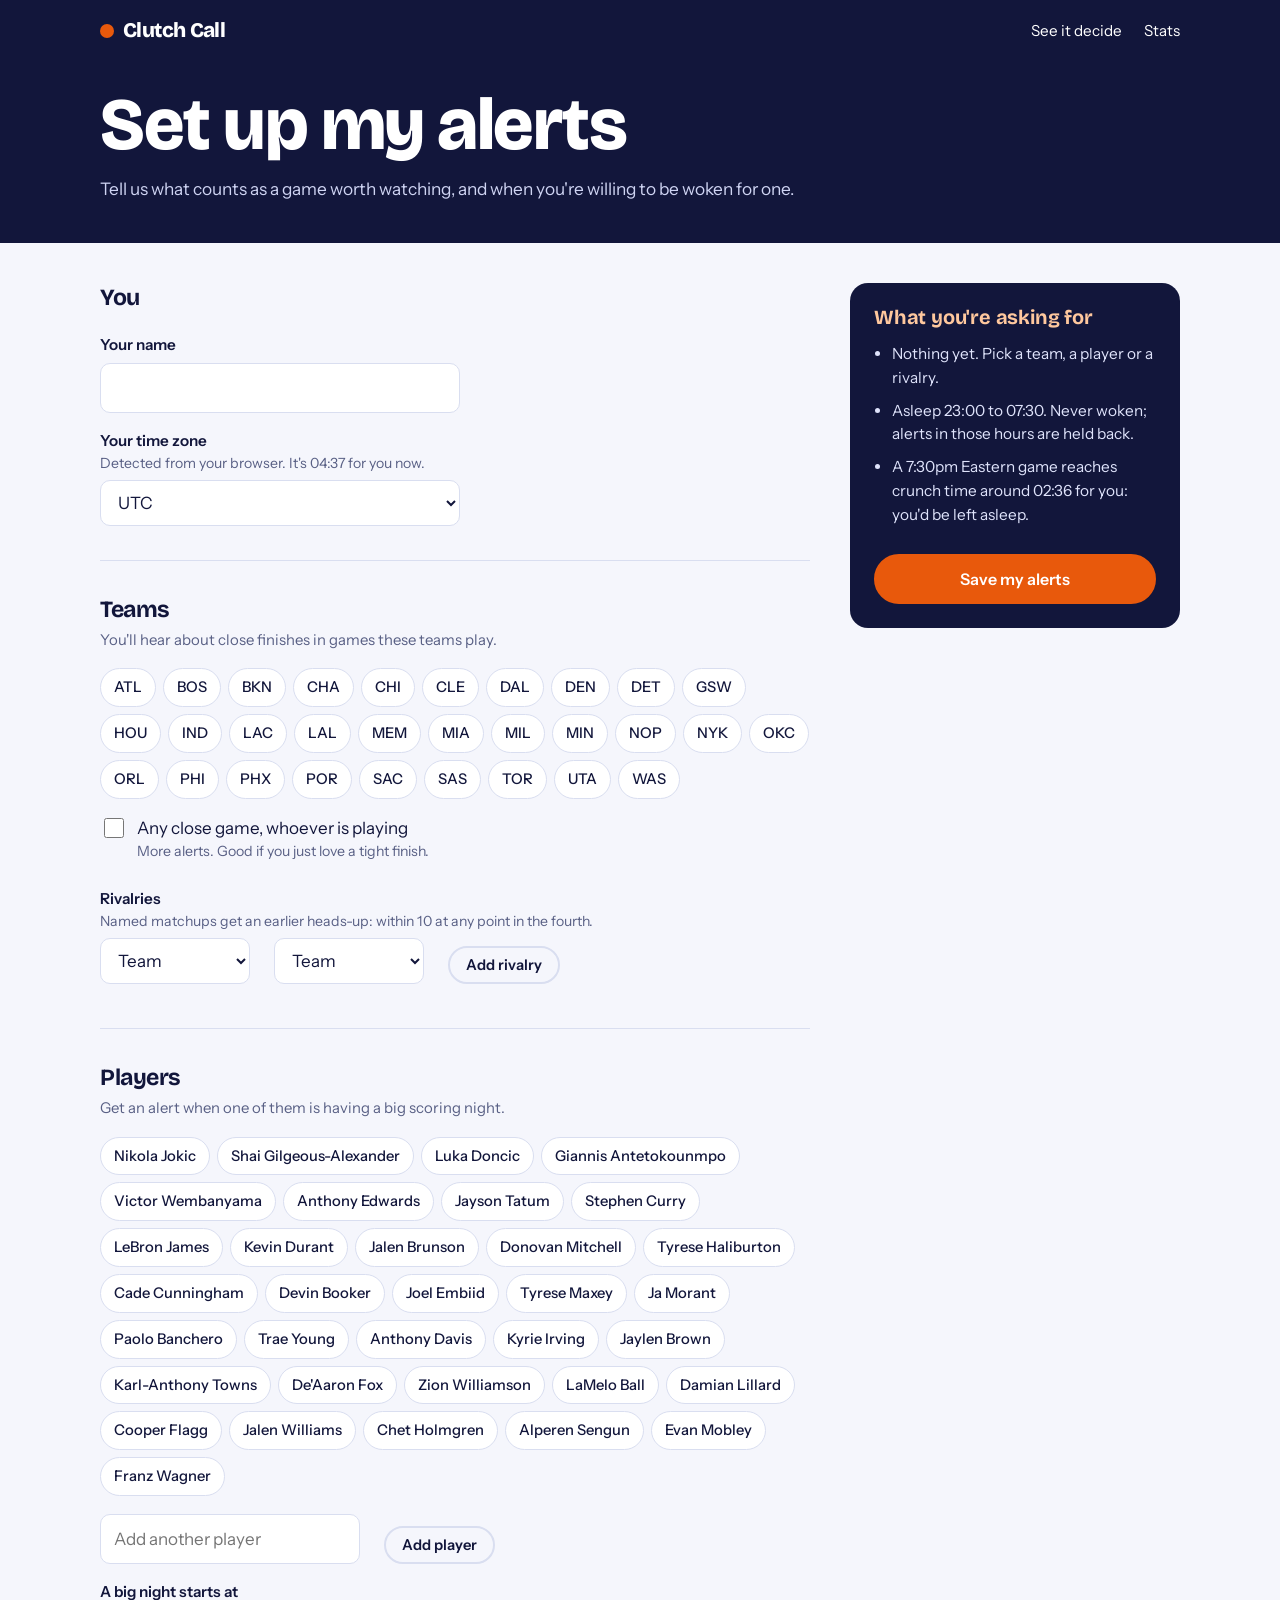
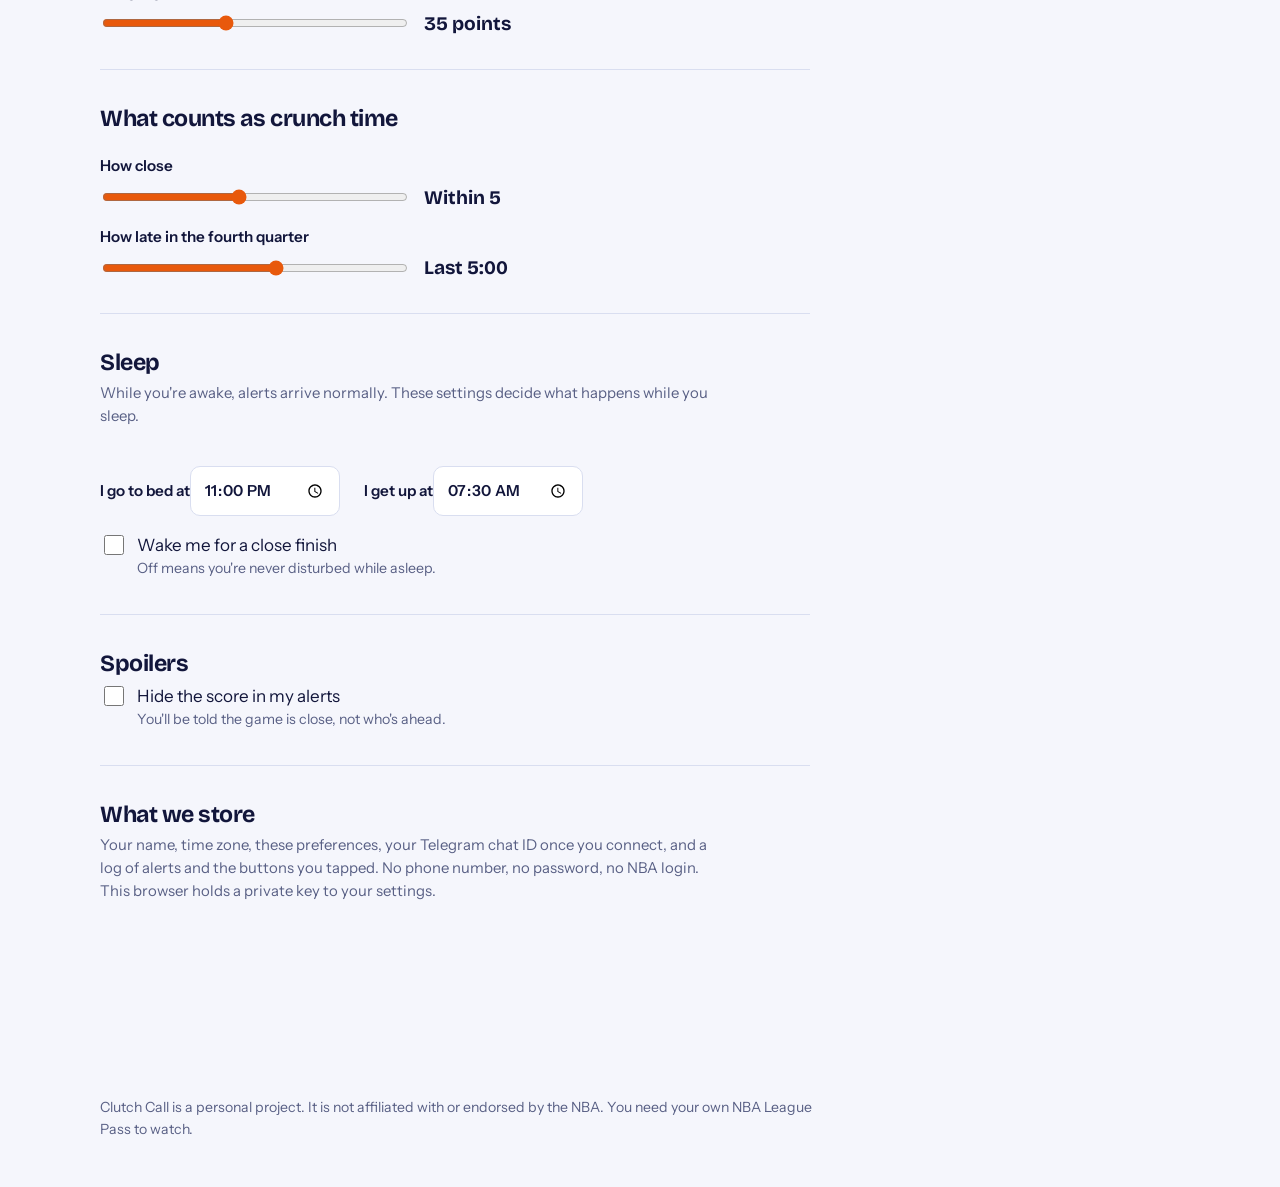
==== clutch-call/web/setup.html @ 7b2a0272 "Clutch Call: hosted prototype (website, backend, poller) - web/: static site with onboarding, My ale" ====
<!doctype html>
<html lang="en">
<head>
<meta charset="utf-8">
<meta name="viewport" content="width=device-width, initial-scale=1">
<title>My alerts | Clutch Call</title>
<link rel="preconnect" href="https://fonts.googleapis.com">
<link rel="preconnect" href="https://fonts.gstatic.com" crossorigin>
<link href="https://fonts.googleapis.com/css2?family=Bricolage+Grotesque:opsz,wght@12..96,600;12..96,700;12..96,800&family=Instrument+Sans:wght@400;500;600&display=swap" rel="stylesheet">
<link rel="stylesheet" href="styles.css">
</head>
<body>
<div class="on-night">
  <header class="wrap top">
    <a class="brand" href="./"><i></i>Clutch Call</a>
    <nav><a href="./#replay">See it decide</a><a href="stats.html">Stats</a></nav>
  </header>
  <div class="wrap page-head">
    <h1 id="page-title">Set up my alerts</h1>
    <p id="page-sub">Tell us what counts as a game worth watching, and when you're willing to be woken for one.</p>
  </div>
</div>

<main class="wrap">
  <div id="manage" hidden style="padding-top:36px">
    <div class="panel" id="telegram-panel">
      <h3>Telegram</h3>
      <div class="status-line"><span class="dot" id="tg-dot"></span><span id="tg-status">Checking…</span></div>
      <p id="tg-help" style="margin-top:8px"></p>
      <div class="actions" id="tg-actions"></div>
      <p class="error" id="tg-error" role="alert" hidden></p>
      <p class="ok" id="tg-ok" role="status" hidden></p>
      <div id="loud" hidden>
        <h3 style="margin-top:24px">Make wake alerts loud enough to wake you</h3>
        <ol>
          <li>Open the Clutch Call chat in Telegram and tap its name at the top.</li>
          <li>Open Notifications, turn on Customize, and pick a long, loud sound.</li>
          <li>Android: in the same screen, set Importance to Urgent. Then in your phone's Do Not Disturb settings, add Telegram as an allowed app.</li>
          <li>iPhone: in Settings, Focus, Sleep, add Telegram under allowed apps.</li>
          <li>Send a test wake-up below with your phone locked and check it gets through.</li>
        </ol>
      </div>
    </div>

    <div class="panel">
      <h3>Tonight's games, in your time</h3>
      <div id="games"><p class="empty">Loading the schedule…</p></div>
    </div>

    <div class="panel">
      <h3>Alert history</h3>
      <p>Every decision made for you, including the alerts that were held back.</p>
      <div id="history"><p class="empty">Loading…</p></div>
    </div>
  </div>

  <div class="layout">
    <form id="form" novalidate>
      <fieldset>
        <legend>You</legend>
        <label class="field" for="name">Your name</label>
        <input type="text" id="name" maxlength="40" autocomplete="given-name" required>
        <label class="field" for="timezone">Your time zone <span class="sub" id="zone-note"></span></label>
        <select id="timezone"></select>
      </fieldset>

      <fieldset>
        <legend>Teams</legend>
        <p class="hint">You'll hear about close finishes in games these teams play.</p>
        <div class="picks" id="teams"></div>
        <label class="check"><input type="checkbox" id="any_close_game"><span>Any close game, whoever is playing<small>More alerts. Good if you just love a tight finish.</small></span></label>
        <label class="field" style="margin-top:24px">Rivalries <span class="sub">Named matchups get an earlier heads-up: within 10 at any point in the fourth.</span></label>
        <div class="row" style="align-items:flex-end">
          <select id="riv-a" aria-label="First team" style="width:150px"></select>
          <select id="riv-b" aria-label="Second team" style="width:150px"></select>
          <button class="btn small ghost" type="button" id="riv-add">Add rivalry</button>
        </div>
        <div class="picks" id="rivalries" style="margin-top:10px"></div>
      </fieldset>

      <fieldset>
        <legend>Players</legend>
        <p class="hint">Get an alert when one of them is having a big scoring night.</p>
        <div class="picks" id="players"></div>
        <div class="row" style="align-items:flex-end;margin-top:12px">
          <input type="text" id="player-other" placeholder="Add another player" aria-label="Add another player" style="max-width:260px">
          <button class="btn small ghost" type="button" id="player-add">Add player</button>
        </div>
        <label class="field" for="player_points_threshold">A big night starts at</label>
        <div class="slider"><input type="range" id="player_points_threshold" min="25" max="50"><output id="out-points"></output></div>
      </fieldset>

      <fieldset>
        <legend>What counts as crunch time</legend>
        <label class="field" for="close_margin">How close</label>
        <div class="slider"><input type="range" id="close_margin" min="1" max="10"><output id="out-margin"></output></div>
        <label class="field" for="clutch_minutes">How late in the fourth quarter</label>
        <div class="slider"><input type="range" id="clutch_minutes" min="1" max="8"><output id="out-minutes"></output></div>
      </fieldset>

      <fieldset>
        <legend>Sleep</legend>
        <p class="hint">While you're awake, alerts arrive normally. These settings decide what happens while you sleep.</p>
        <div class="row">
          <label class="field">I go to bed at<input type="time" id="sleep_start" required></label>
          <label class="field">I get up at<input type="time" id="sleep_end" required></label>
        </div>
        <label class="check"><input type="checkbox" id="wake_ok"><span>Wake me for a close finish<small>Off means you're never disturbed while asleep.</small></span></label>
        <div id="wake-fields">
          <label class="field">But never before<input type="time" id="earliest_wake"></label>
          <label class="field" for="weekly_wake_budget">Wake-ups I'll accept per week</label>
          <div class="slider"><input type="range" id="weekly_wake_budget" min="1" max="7"><output id="out-budget"></output></div>
        </div>
      </fieldset>

      <fieldset>
        <legend>Spoilers</legend>
        <label class="check" style="margin-top:0"><input type="checkbox" id="spoiler_free"><span>Hide the score in my alerts<small>You'll be told the game is close, not who's ahead.</small></span></label>
      </fieldset>

      <fieldset id="privacy" style="border:0">
        <legend>What we store</legend>
        <p class="hint" style="max-width:62ch">Your name, time zone, these preferences, your Telegram chat ID once you connect, and a log of alerts and the buttons you tapped. No phone number, no password, no NBA login. This browser holds a private key to your settings.</p>
        <div id="account-actions" hidden>
          <div class="actions" style="display:flex;gap:10px;flex-wrap:wrap">
            <button class="btn small ghost" type="button" id="copy-link">Copy my private link</button>
            <button class="btn small ghost" type="button" id="pause">Pause alerts</button>
            <button class="btn small danger" type="button" id="delete">Delete my data</button>
          </div>
          <p class="ok" id="account-msg" role="status" hidden></p>
        </div>
      </fieldset>
    </form>

    <aside class="summary" aria-live="polite">
      <h3>What you're asking for</h3>
      <ul id="summary"></ul>
      <button class="btn" type="submit" form="form" id="save">Save my alerts</button>
      <p class="error" id="form-error" role="alert" hidden style="color:#ffb4bd"></p>
      <p class="ok" id="form-ok" role="status" hidden style="color:#9be7c6"></p>
    </aside>
  </div>
</main>

<footer class="wrap">
  <p>Clutch Call is a personal project. It is not affiliated with or endorsed by the NBA. You need your own NBA League Pass to watch.</p>
</footer>

<script src="app.js"></script>
<script src="setup.js"></script>
</body>
</html>
---- clutch-call/web/styles.css ----
:root {
  --night: #12163b;
  --night-2: #1d2358;
  --paper: #f5f6fc;
  --card: #ffffff;
  --ink: #12163b;
  --mute: #596085;
  --line: #d9def0;
  --ball: #e8590c;
  --ball-ink: #a53c02;
  --wake: #f5a300;
  --awake: #16855b;
  --asleep: #7d86ab;
  --display: "Bricolage Grotesque", "Arial Narrow", sans-serif;
  --body: "Instrument Sans", system-ui, sans-serif;
}
* { box-sizing: border-box; }
html { scroll-behavior: smooth; }
body {
  margin: 0; background: var(--paper); color: var(--ink);
  font: 400 17px/1.55 var(--body); -webkit-font-smoothing: antialiased;
}
h1, h2, h3 { font-family: var(--display); line-height: 1.05; margin: 0; letter-spacing: -0.02em; }
h1 { font-size: clamp(2.5rem, 6.4vw, 4.6rem); font-weight: 800; }
h2 { font-size: clamp(1.8rem, 3.6vw, 2.6rem); font-weight: 700; }
h3 { font-size: 1.25rem; font-weight: 700; letter-spacing: -0.01em; }
p { margin: 0; max-width: 62ch; }
a { color: inherit; }
.wrap { width: min(1080px, 100% - 40px); margin-inline: auto; }
.num { font-family: var(--display); font-variant-numeric: tabular-nums; }
:focus-visible { outline: 3px solid var(--ball); outline-offset: 2px; border-radius: 4px; }

/* header */
.top { display: flex; align-items: center; justify-content: space-between; padding: 18px 0; gap: 16px; }
.brand { font: 800 1.3rem var(--display); text-decoration: none; letter-spacing: -0.03em; display: flex; align-items: center; gap: 9px; }
.brand i { width: 14px; height: 14px; border-radius: 50%; background: var(--ball); display: inline-block; }
.top nav { display: flex; gap: 22px; align-items: center; font-size: 0.95rem; }
.top nav a { text-decoration: none; }
.top nav a:hover { text-decoration: underline; }
.on-night { background: var(--night); color: #fff; }

.btn {
  display: inline-flex; align-items: center; justify-content: center; gap: 8px; cursor: pointer;
  font: 600 1rem var(--body); padding: 13px 22px; border-radius: 999px; border: 2px solid var(--ball);
  background: var(--ball); color: #fff; text-decoration: none; transition: transform 0.12s, background 0.12s;
}
.btn:hover { background: #cf4d07; border-color: #cf4d07; }
.btn:active { transform: translateY(1px); }
.btn[disabled] { opacity: 0.55; cursor: not-allowed; }
.btn.ghost { background: transparent; color: var(--ink); border-color: var(--line); }
.btn.ghost:hover { border-color: var(--ink); background: transparent; }
.on-night .btn.ghost { color: #fff; border-color: rgba(255, 255, 255, 0.35); }
.btn.small { padding: 8px 16px; font-size: 0.92rem; }
.btn.danger { background: transparent; color: #a11d2b; border-color: #e7b9bf; }
.btn.danger:hover { background: #a11d2b; color: #fff; border-color: #a11d2b; }

/* hero */
.hero { padding: 34px 0 0; }
.hero-grid { display: grid; grid-template-columns: 1.25fr 0.75fr; gap: 48px; align-items: end; padding-bottom: 44px; }
.hero p.lede { font-size: 1.2rem; margin-top: 22px; color: #cfd4f3; max-width: 46ch; }
.hero p.lede b { color: #fff; font-weight: 600; }
.hero .actions { margin-top: 30px; display: flex; gap: 12px; flex-wrap: wrap; }

.bubble {
  background: #fff; color: var(--ink); border-radius: 18px 18px 18px 4px; padding: 16px 18px 14px;
  font-size: 0.95rem; line-height: 1.45; white-space: pre-line; box-shadow: 0 18px 40px rgba(4, 6, 30, 0.45);
}
.bubble .from { font: 700 0.9rem var(--display); color: var(--ball-ink); display: block; margin-bottom: 4px; }
.bubble .keys { display: grid; grid-template-columns: 1fr 1fr; gap: 6px; margin-top: 12px; }
.bubble .keys span { background: #eef0fa; border-radius: 8px; padding: 8px; text-align: center; font-weight: 600; font-size: 0.88rem; }
.bubble .keys span:first-child { grid-column: 1 / -1; background: var(--ball); color: #fff; }
.phone-note { font-size: 0.85rem; color: #aab1dc; margin-top: 12px; }

/* night strip: the visitor's own night, with the game laid over it */
.strip-block { background: var(--night-2); padding: 26px 0 30px; }
.strip-title { font-size: 0.95rem; color: #cfd4f3; margin-bottom: 14px; }
.strip { position: relative; height: 64px; border-radius: 12px; background: #f2c078; overflow: hidden; }
.strip .sleep { position: absolute; top: 0; bottom: 0; background: var(--night); }
.strip .game { position: absolute; top: 20px; height: 24px; background: #fff; border-radius: 6px; opacity: 0.92; }
.strip .crunch { position: absolute; top: 12px; height: 40px; background: var(--ball); border-radius: 6px; box-shadow: 0 0 0 3px rgba(232, 89, 12, 0.35); }
@media (prefers-reduced-motion: no-preference) {
  .strip .crunch { animation: ring 1.6s ease-in-out 3; }
  @keyframes ring { 50% { box-shadow: 0 0 0 10px rgba(232, 89, 12, 0); } }
}
.strip-ticks { position: relative; height: 22px; margin-top: 6px; font-size: 0.8rem; color: #aab1dc; }
.strip-ticks span { position: absolute; transform: translateX(-50%); white-space: nowrap; }
.strip-key { display: flex; flex-wrap: wrap; gap: 8px 22px; margin-top: 10px; font-size: 0.88rem; color: #cfd4f3; }
.strip-key i { display: inline-block; width: 14px; height: 10px; border-radius: 3px; margin-right: 7px; }

section.block { padding: 72px 0; }
section.block > .wrap > p.intro { margin-top: 14px; color: var(--mute); font-size: 1.08rem; }

/* replay */
.replay { margin-top: 30px; background: var(--card); border: 1px solid var(--line); border-radius: 20px; overflow: hidden; }
.board { background: var(--night); color: #fff; padding: 20px 24px; display: flex; flex-wrap: wrap; align-items: center; gap: 14px 30px; }
.board .score { font: 800 2.3rem var(--display); font-variant-numeric: tabular-nums; letter-spacing: -0.02em; }
.board .score small { font-size: 1rem; font-weight: 600; opacity: 0.75; margin: 0 6px; }
.board .when { font: 600 1.1rem var(--display); color: #ffc89e; }
.board .controls { margin-left: auto; display: flex; gap: 8px; align-items: center; }
.board input[type="range"] { width: 170px; accent-color: var(--ball); }
.fan { display: grid; grid-template-columns: 210px 150px 1fr; gap: 14px; padding: 16px 24px; border-top: 1px solid var(--line); align-items: start; }
.fan .who b { display: block; font-family: var(--display); font-size: 1.05rem; }
.fan .who span, .fan .local span { color: var(--mute); font-size: 0.88rem; }
.fan .local b { font: 700 1.25rem var(--display); font-variant-numeric: tabular-nums; display: block; }
.chip { display: inline-block; font-size: 0.8rem; font-weight: 600; padding: 3px 10px; border-radius: 999px; }
.chip.push, .chip.awake { background: #dff3ea; color: #0d5c3e; }
.chip.wake, .chip.wakeable { background: #ffe9bd; color: #7a4d00; }
.chip.suppressed, .chip.asleep { background: #e8eaf4; color: #4d557b; }
.fan .outcome { font-size: 0.95rem; }
.fan .outcome .msg { margin-top: 8px; background: var(--paper); border-left: 3px solid var(--ball); padding: 10px 12px; white-space: pre-line; font-size: 0.88rem; border-radius: 0 8px 8px 0; }
.fan .outcome .quiet { color: var(--mute); }
.fan.fresh { background: #fff8f1; }
.replay-foot { padding: 14px 24px; border-top: 1px solid var(--line); color: var(--mute); font-size: 0.9rem; }

/* how it decides */
.tiers { display: grid; grid-template-columns: repeat(3, 1fr); gap: 0; margin-top: 34px; border-top: 3px solid var(--ink); }
.tiers > div { padding: 22px 26px 0 0; }
.tiers > div + div { padding-left: 26px; border-left: 1px solid var(--line); }
.tiers p { color: var(--mute); margin-top: 10px; font-size: 0.98rem; }
.rules { margin-top: 44px; width: 100%; border-collapse: collapse; font-size: 0.98rem; }
.rules th, .rules td { text-align: left; padding: 12px 14px 12px 0; border-bottom: 1px solid var(--line); vertical-align: top; }
.rules th { font-family: var(--display); font-weight: 700; }

.cta { background: var(--ball); color: #fff; padding: 56px 0; }
.cta .wrap { display: flex; justify-content: space-between; align-items: center; gap: 24px; flex-wrap: wrap; }
.cta .btn { background: #fff; color: var(--ball-ink); border-color: #fff; }
footer { padding: 30px 0 46px; color: var(--mute); font-size: 0.88rem; }
footer p { max-width: 80ch; }

/* forms */
.page-head { padding: 26px 0 40px; }
.page-head p { color: #cfd4f3; margin-top: 12px; font-size: 1.08rem; }
.layout { display: grid; grid-template-columns: 1fr 330px; gap: 40px; align-items: start; padding: 40px 0 80px; }
fieldset { border: 0; padding: 0 0 34px; margin: 0 0 34px; border-bottom: 1px solid var(--line); min-width: 0; }
legend { font: 700 1.45rem var(--display); letter-spacing: -0.02em; padding: 0; margin-bottom: 6px; }
.hint { color: var(--mute); font-size: 0.93rem; margin-bottom: 16px; }
label.field { display: block; font-weight: 600; font-size: 0.95rem; margin-top: 16px; }
label.field span.sub { display: block; font-weight: 400; color: var(--mute); font-size: 0.88rem; }
input[type="text"], input[type="time"], select {
  font: inherit; color: inherit; padding: 11px 13px; border: 1.5px solid var(--line); border-radius: 10px;
  background: #fff; margin-top: 6px; width: 100%; max-width: 360px;
}
input:focus, select:focus { border-color: var(--ink); outline: none; box-shadow: 0 0 0 3px rgba(18, 22, 59, 0.12); }
.row { display: flex; flex-wrap: wrap; gap: 8px 24px; }
.row label.field { flex: 0 0 auto; }
.row input[type="time"] { width: 150px; }
.picks { display: flex; flex-wrap: wrap; gap: 7px; }
.picks label { cursor: pointer; }
.picks input { position: absolute; opacity: 0; }
.picks span {
  display: inline-block; padding: 7px 13px; border: 1.5px solid var(--line); border-radius: 999px; background: #fff;
  font-size: 0.92rem; font-weight: 500; user-select: none;
}
.picks input:checked + span { background: var(--ink); border-color: var(--ink); color: #fff; }
.picks input:focus-visible + span { outline: 3px solid var(--ball); outline-offset: 2px; }
.slider { display: flex; align-items: center; gap: 14px; margin-top: 8px; max-width: 420px; }
.slider input { flex: 1; accent-color: var(--ball); }
.slider output { font: 700 1.2rem var(--display); min-width: 96px; font-variant-numeric: tabular-nums; }
.check { display: flex; gap: 10px; align-items: flex-start; margin-top: 16px; cursor: pointer; }
.check input { width: 20px; height: 20px; margin-top: 3px; accent-color: var(--ball); flex: none; }
.check span small { display: block; color: var(--mute); }
.error { color: #a11d2b; font-size: 0.93rem; margin-top: 10px; }
.ok { color: #0d5c3e; font-size: 0.93rem; margin-top: 10px; }

.summary { position: sticky; top: 20px; background: var(--night); color: #fff; border-radius: 18px; padding: 24px; }
.summary h3 { color: #ffc89e; }
.summary ul { margin: 14px 0 0; padding-left: 18px; font-size: 0.96rem; color: #dfe3fb; }
.summary li { margin-bottom: 9px; }
.summary .btn { width: 100%; margin-top: 18px; }

.panel { background: var(--card); border: 1px solid var(--line); border-radius: 18px; padding: 24px; margin-bottom: 22px; }
.panel h3 { margin-bottom: 8px; }
.panel p { color: var(--mute); font-size: 0.97rem; }
.panel .actions { display: flex; flex-wrap: wrap; gap: 10px; margin-top: 16px; }
.panel ol { margin: 12px 0 0; padding-left: 20px; color: var(--mute); font-size: 0.95rem; }
.panel ol li { margin-bottom: 6px; }
.status-line { display: flex; align-items: center; gap: 10px; font-weight: 600; }
.dot { width: 10px; height: 10px; border-radius: 50%; background: var(--asleep); flex: none; }
.dot.on { background: var(--awake); }
.log { width: 100%; border-collapse: collapse; font-size: 0.92rem; margin-top: 12px; }
.log th, .log td { text-align: left; padding: 9px 12px 9px 0; border-bottom: 1px solid var(--line); vertical-align: top; }
.log th { font-weight: 600; color: var(--mute); }
.empty { color: var(--mute); padding: 14px 0 2px; }

/* stats */
.tiles { display: grid; grid-template-columns: repeat(4, 1fr); gap: 0; border-top: 3px solid var(--ink); margin-top: 8px; }
.tiles div { padding: 20px 20px 22px 0; border-bottom: 1px solid var(--line); }
.tiles b { display: block; font: 800 2.6rem var(--display); font-variant-numeric: tabular-nums; letter-spacing: -0.03em; line-height: 1; }
.tiles span { color: var(--mute); font-size: 0.92rem; }
.bars { margin-top: 14px; }
.bars div { display: grid; grid-template-columns: 260px 1fr 40px; gap: 12px; align-items: center; font-size: 0.93rem; padding: 6px 0; }
.bars i { display: block; height: 12px; border-radius: 6px; background: var(--asleep); min-width: 4px; }

@media (max-width: 860px) {
  .hero-grid, .layout { grid-template-columns: 1fr; gap: 30px; }
  .tiers { grid-template-columns: 1fr; }
  .tiers > div + div { padding-left: 0; border-left: 0; border-top: 1px solid var(--line); margin-top: 22px; }
  .fan { grid-template-columns: 1fr 1fr; }
  .fan .outcome { grid-column: 1 / -1; }
  .board .controls { margin-left: 0; width: 100%; }
  .board input[type="range"] { flex: 1; width: auto; }
  .tiles { grid-template-columns: 1fr 1fr; }
  .bars div { grid-template-columns: 1fr 80px 30px; }
  .summary { position: static; }
  .top nav a.hide-sm { display: none; }
  section.block { padding: 52px 0; }
}
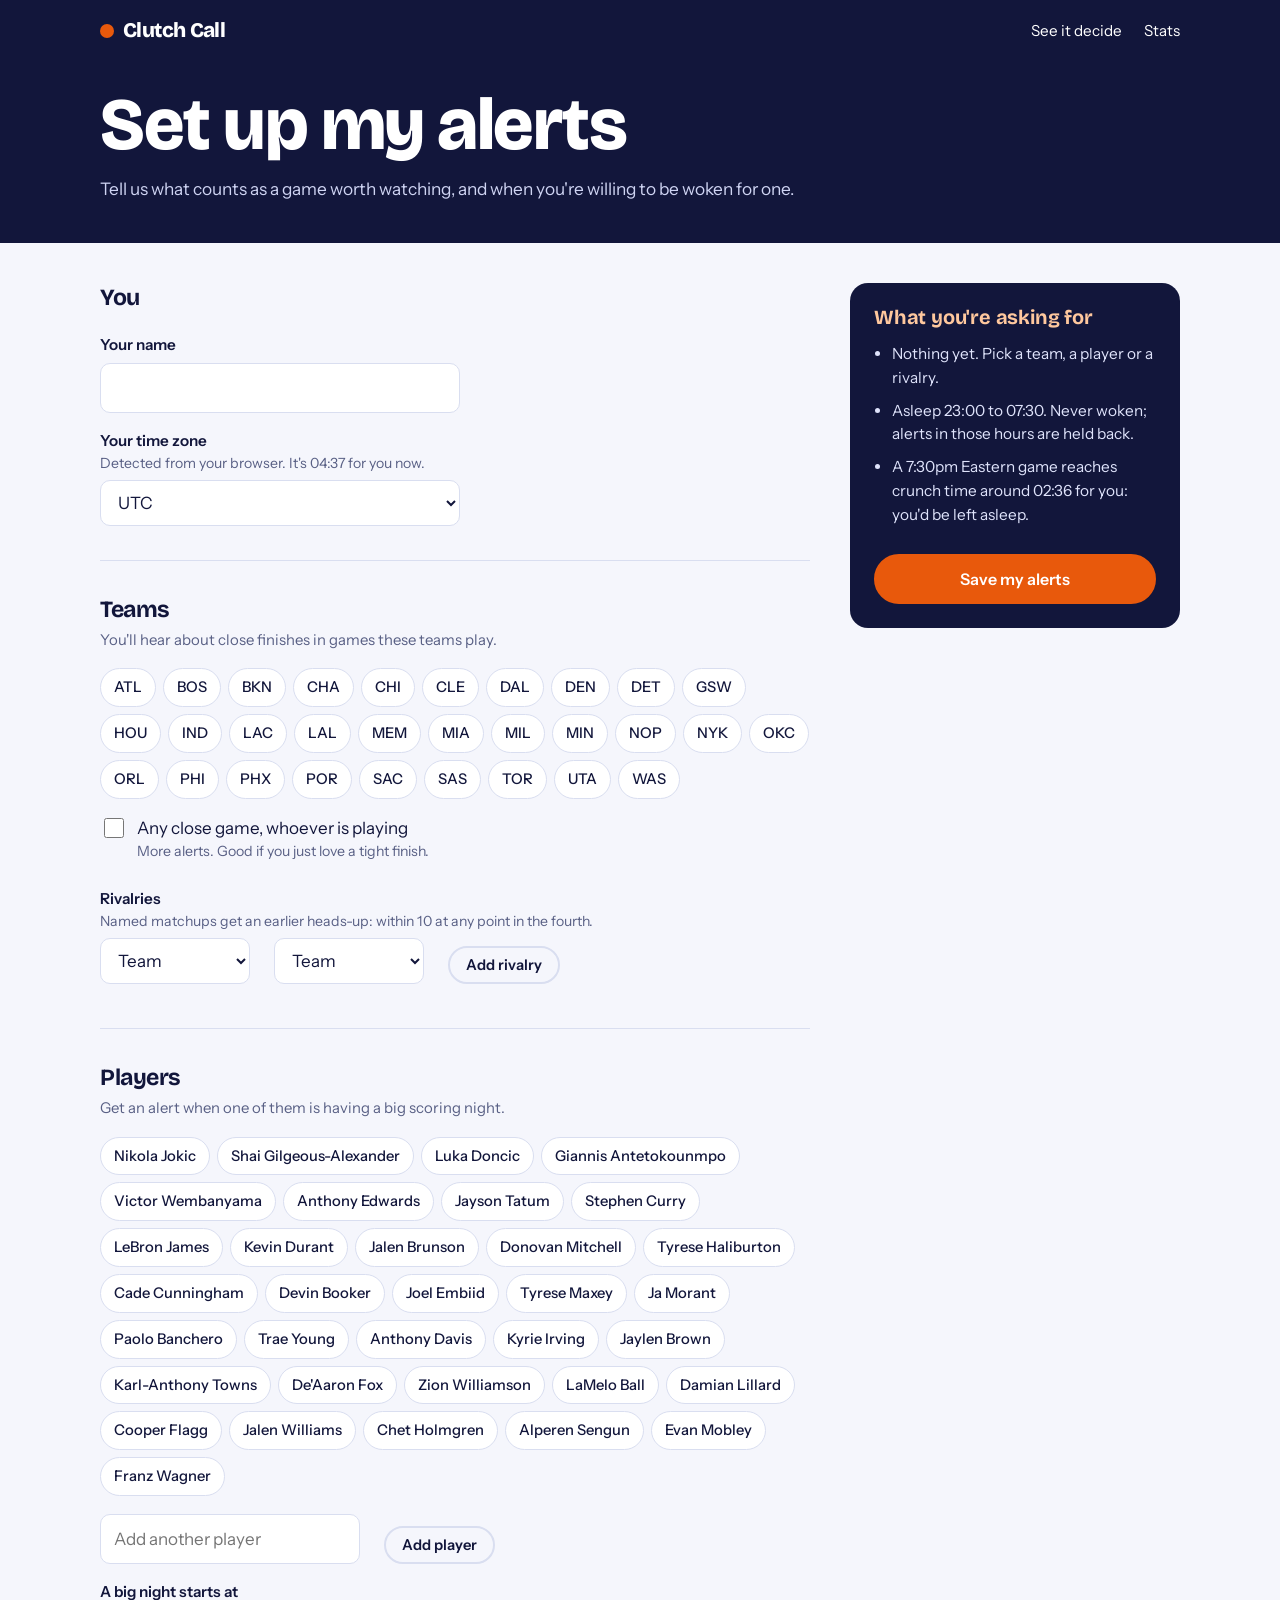
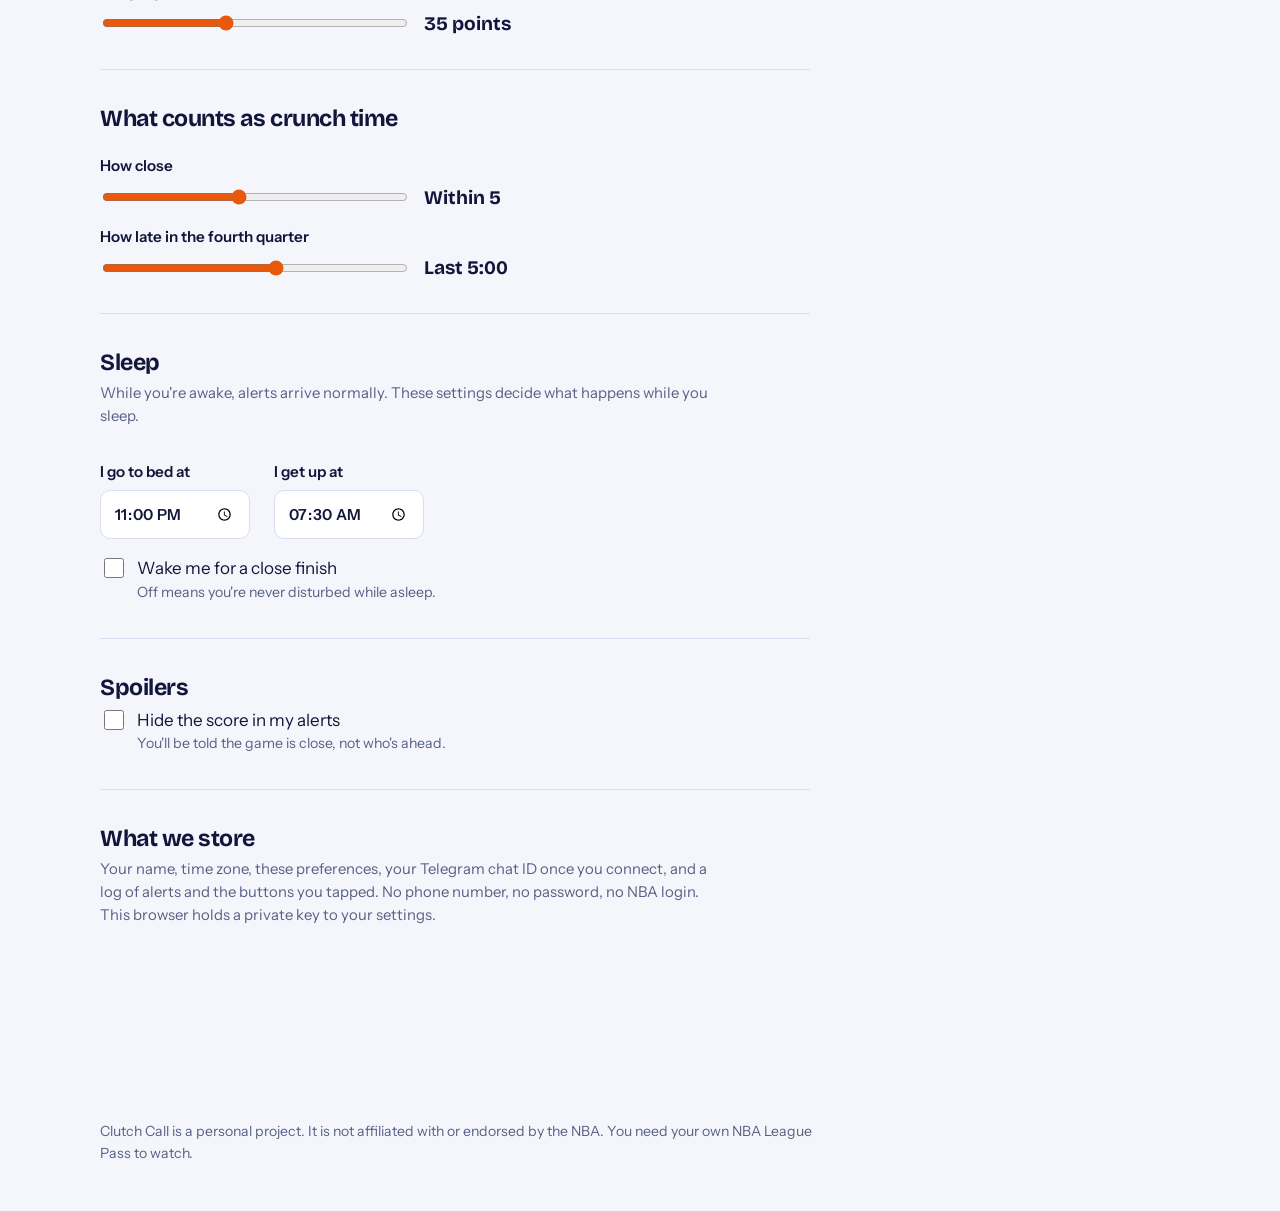
==== commit 467cdcc8: "Clutch Call web: time zone naming, small layout fixes; backend: restart-safe poller state Co-Authore" ====
--- a/clutch-call/web/setup.html
+++ b/clutch-call/web/setup.html
@@ -37,7 +37,7 @@
           <li>Open Notifications, turn on Customize, and pick a long, loud sound.</li>
           <li>Android: in the same screen, set Importance to Urgent. Then in your phone's Do Not Disturb settings, add Telegram as an allowed app.</li>
           <li>iPhone: in Settings, Focus, Sleep, add Telegram under allowed apps.</li>
-          <li>Send a test wake-up below with your phone locked and check it gets through.</li>
+          <li>Send a test wake-up with the button above, with your phone locked, and check it gets through.</li>
         </ol>
       </div>
     </div>
--- a/clutch-call/web/styles.css
+++ b/clutch-call/web/styles.css
@@ -143,7 +143,7 @@
 input:focus, select:focus { border-color: var(--ink); outline: none; box-shadow: 0 0 0 3px rgba(18, 22, 59, 0.12); }
 .row { display: flex; flex-wrap: wrap; gap: 8px 24px; }
 .row label.field { flex: 0 0 auto; }
-.row input[type="time"] { width: 150px; }
+.row input[type="time"], #wake-fields input[type="time"] { width: 150px; display: block; }
 .picks { display: flex; flex-wrap: wrap; gap: 7px; }
 .picks label { cursor: pointer; }
 .picks input { position: absolute; opacity: 0; }
@@ -205,3 +205,7 @@
   .top nav a.hide-sm { display: none; }
   section.block { padding: 52px 0; }
 }
+@media (max-width: 560px) {
+  .strip-ticks span:nth-child(even) { display: none; }
+  .board .score { font-size: 1.8rem; }
+}
